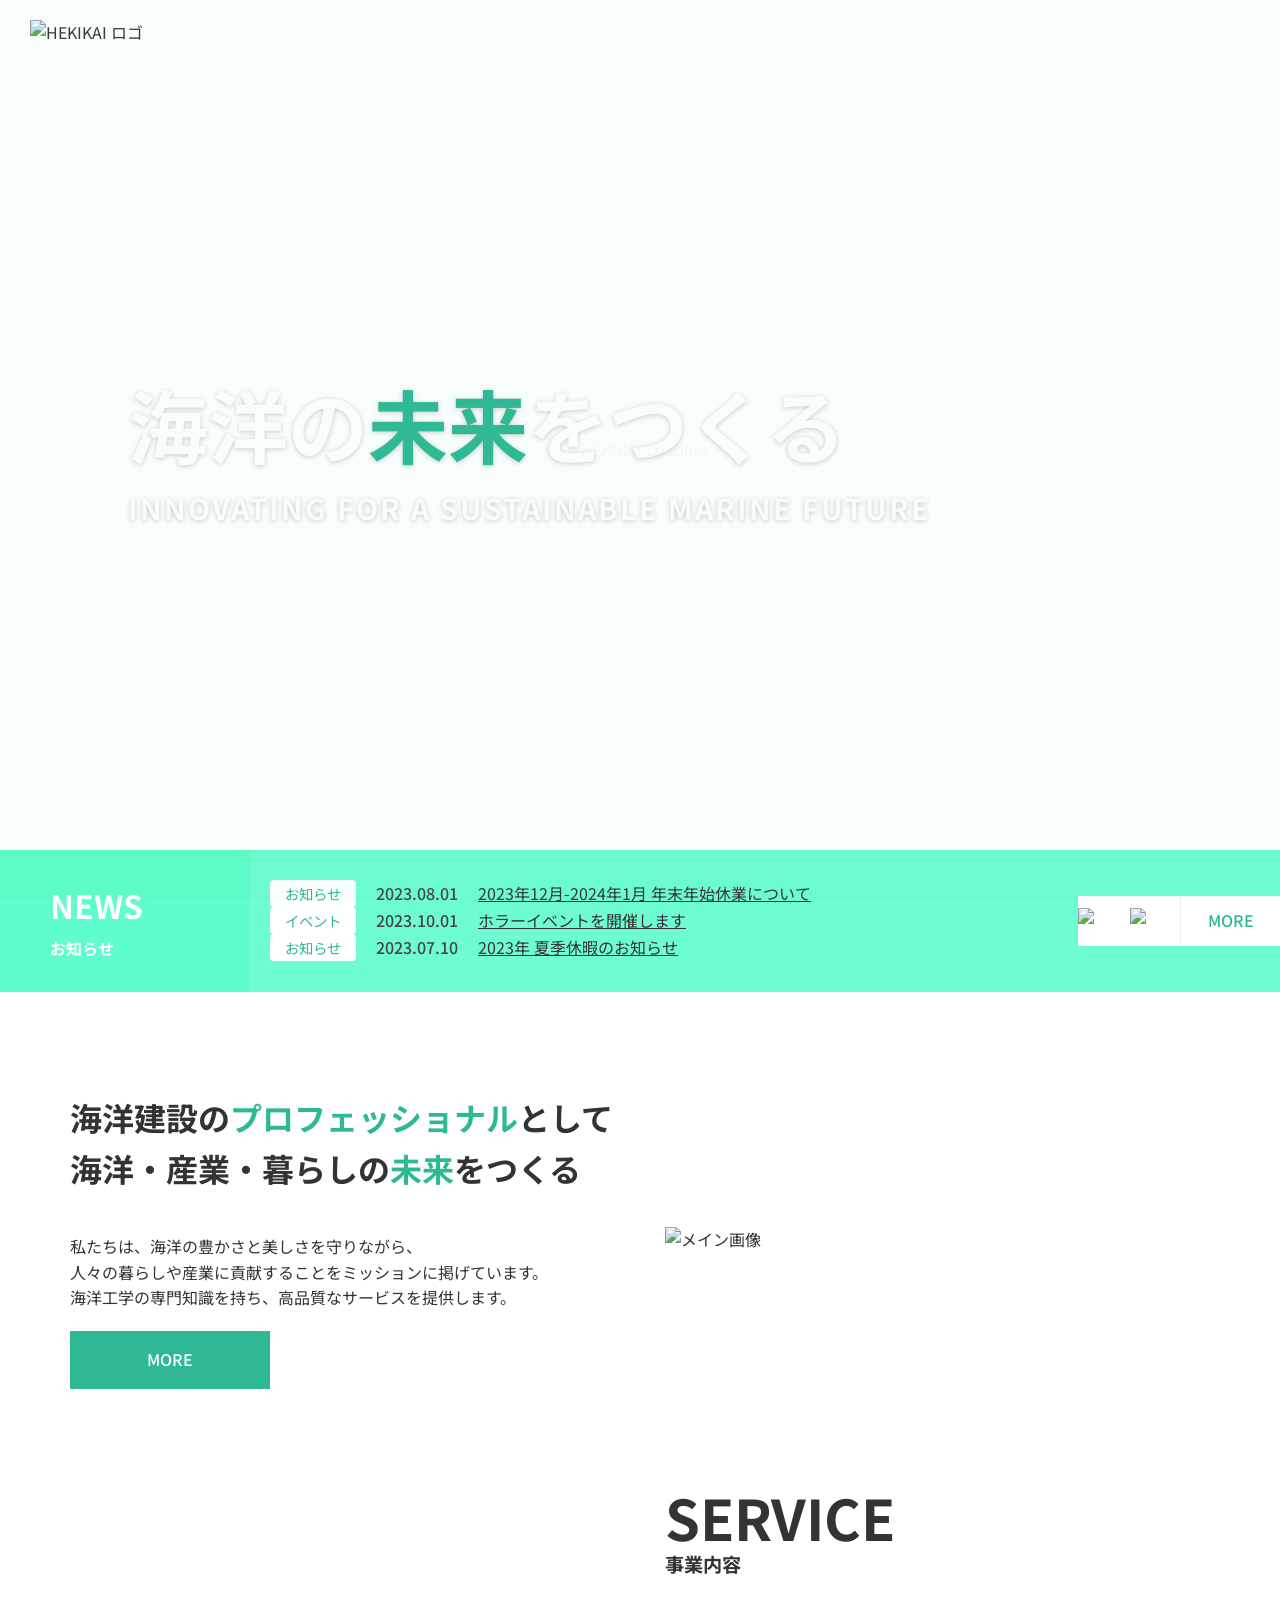
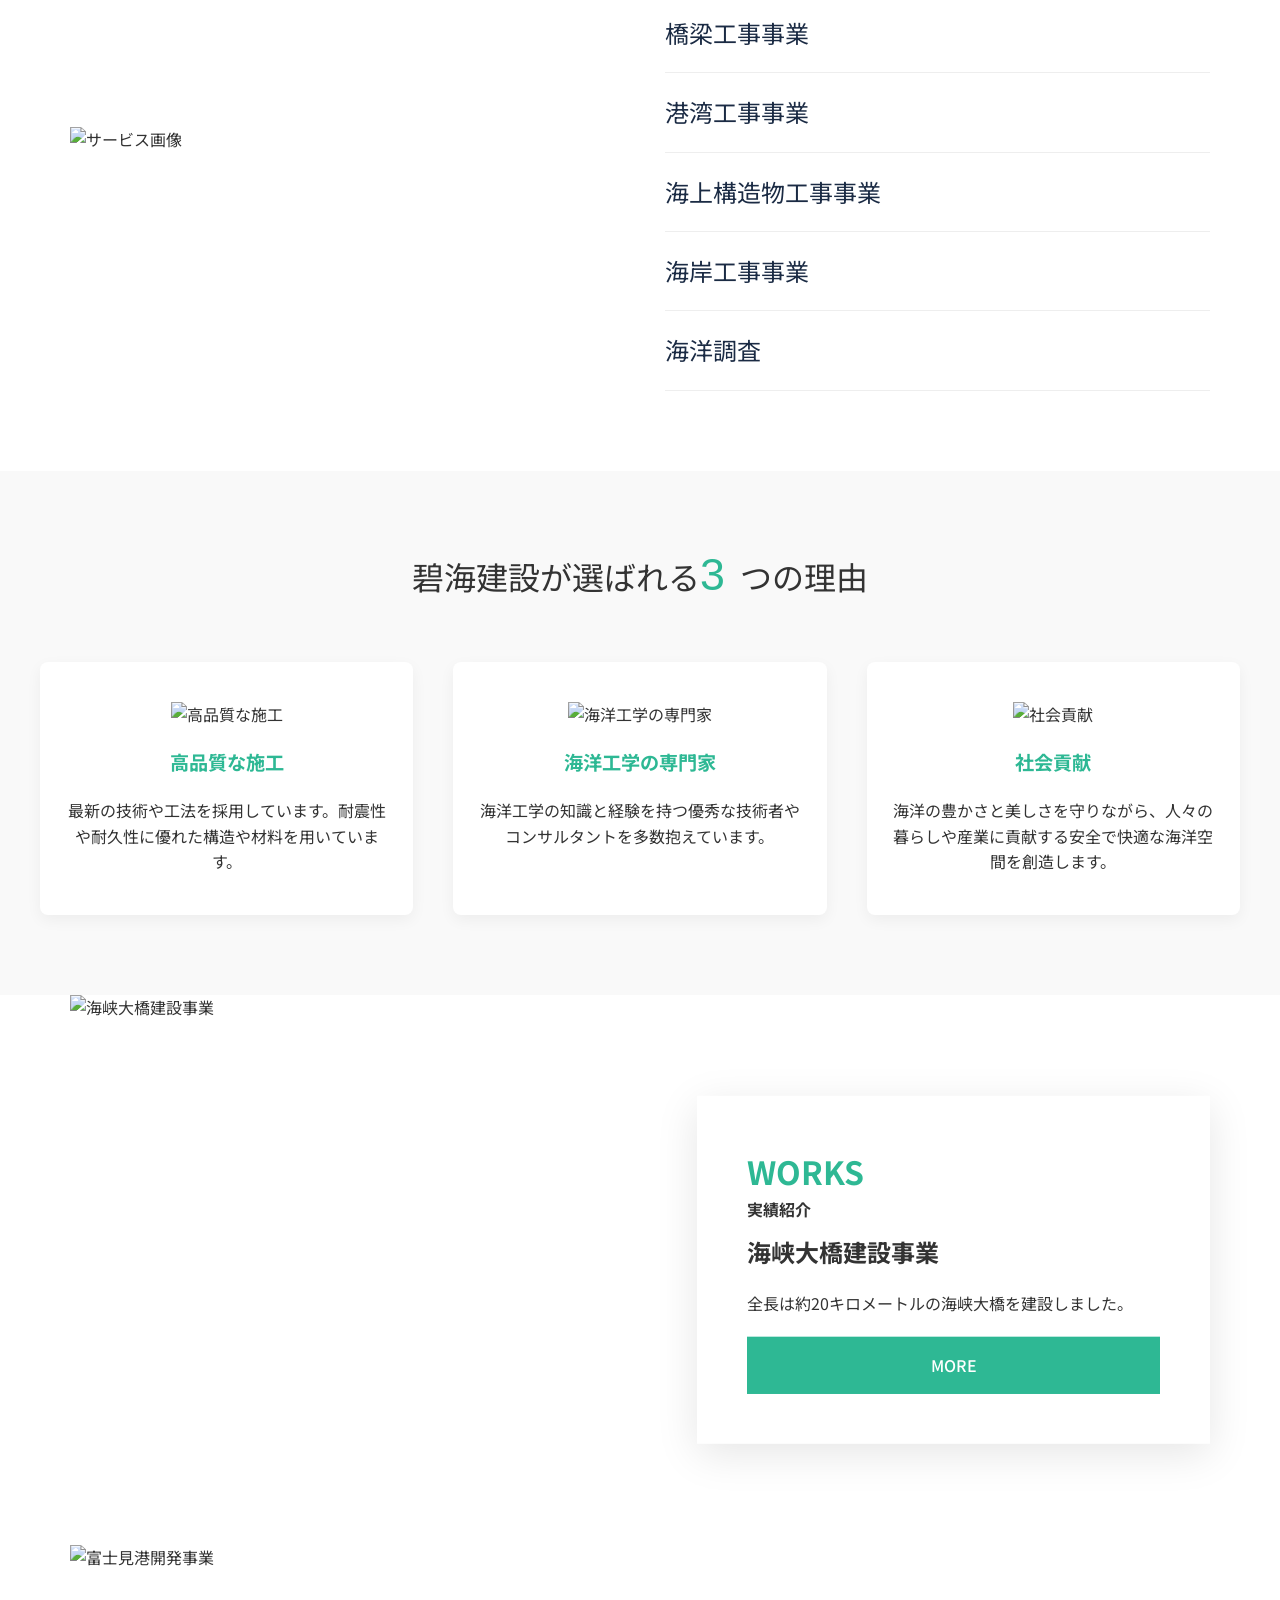
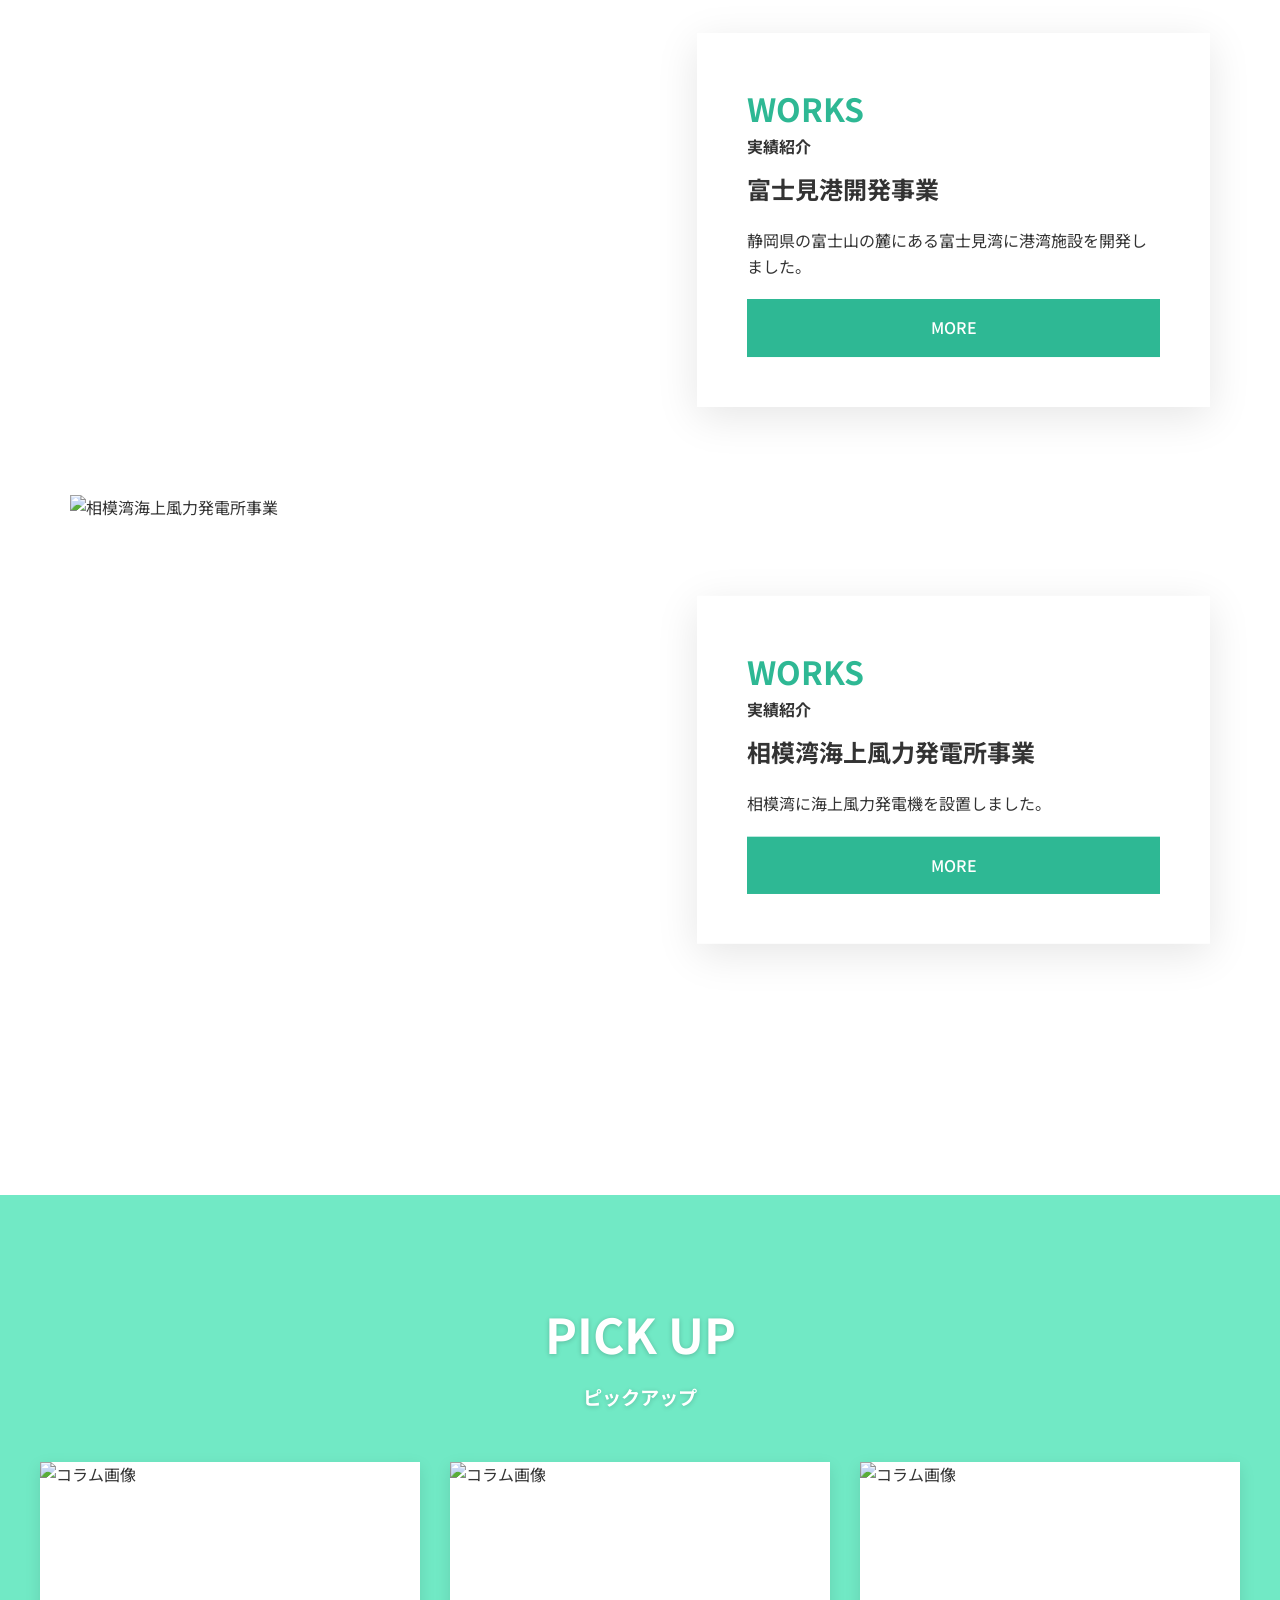
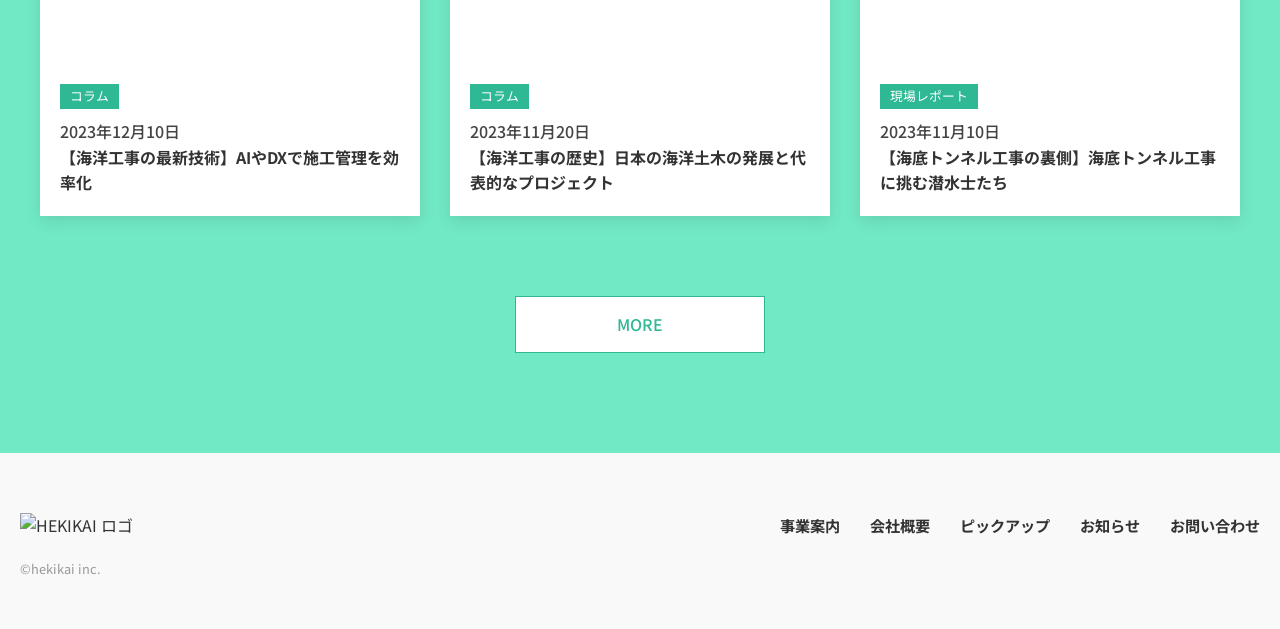
==== index.html @ 515c90c8 "Add files via upload" ====
<!DOCTYPE html>
<html lang="ja">
  <head>
    <meta charset="UTF-8" />
    <meta name="viewport" content="width=device-width, initial-scale=1.0" />
    <title>HEKIKAI - 海洋の未来をつくる</title>
    <link rel="preconnect" href="https://fonts.googleapis.com" />
    <link rel="preconnect" href="https://fonts.gstatic.com" crossorigin />
    <link href="https://fonts.googleapis.com/css2?family=Noto+Sans+JP:wght@100..900&display=swap" rel="stylesheet" />
    <link rel="stylesheet" type="text/css" href="https://cdn.jsdelivr.net/npm/slick-carousel@1.8.1/slick/slick.css" />
    <link rel="stylesheet" type="text/css" href="https://cdn.jsdelivr.net/npm/slick-carousel@1.8.1/slick/slick-theme.css" />
    <link rel="stylesheet" href="style.css" />
  </head>
  <body>
    <div class="top-animation">
      <img src="img/logo.png" alt="HEKIKAI Loading" />
    </div>

    <header class="header-wrapper full-height">
      <section class="header-container" id="main-header">
        <div class="header-content">
          <a href="index.html"><img class="logo" src="img/logo.png" alt="HEKIKAI ロゴ" /></a>
          <input type="checkbox" id="nav-toggle" class="nav-toggle" />
          <label for="nav-toggle" class="hamburger"><span></span><span></span><span></span></label>
          <nav id="nav">
            <ul>
              <li><a href="service.html">事業案内</a></li>
              <li><a href="company.html">会社概要</a></li>
              <li><a href="pickup.html">ピックアップ</a></li>
              <li><a href="contact.html">お問い合わせ</a></li>
            </ul>
          </nav>
        </div>
      </section>

      <section class="header-container" id="fixed-header">
        <div class="header-content fixed-header-content">
          <a href="index.html"><img class="logo-fixed" src="img/logo.png" alt="HEKIKAI ロゴ" /></a>
          <input type="checkbox" id="nav-toggle-fixed" class="nav-toggle" />
          <label for="nav-toggle-fixed" class="hamburger"><span></span><span></span><span></span></label>
          <nav id="nav-fixed">
            <ul>
              <li><a href="service.html">事業案内</a></li>
              <li><a href="company.html">会社概要</a></li>
              <li><a href="pickup.html">ピックアップ</a></li>
              <li><a href="contact.html">お問い合わせ</a></li>
            </ul>
          </nav>
        </div>
      </section>

      <section class="hero-wrapper">
        <div class="hero-slider">
          <div class="hero-item"><div class="hero-img" style="background-image: url('img/KV1.png');"></div></div>
          <div class="hero-item"><div class="hero-img" style="background-image: url('img/KV2.png');"></div></div>
          <div class="hero-item"><div class="hero-img" style="background-image: url('img/KV3.jpg');"></div></div>
        </div>
        <h1 data-en="innovating for a sustainable marine future">海洋の<span class="trans">未来</span>をつくる</h1>
      </section>
    </header>

    <main>
      <section class="main-news-wrapper">
        <div class="main-news-container">
          <div class="main-news-header"><h2 data-ja="お知らせ">news</h2></div>
          <div class="main-news-body">
            <div class="main-news-lists">
              <div class="main-news-list">
                <span class="news-tag">お知らせ</span>
                <p class="news-date">2023.08.01</p>
                <p class="news-text"><a href="news.html">2023年12月-2024年1月 年末年始休業について</a></p>
              </div>
              <div class="main-news-list">
                <span class="news-tag">イベント</span>
                <p class="news-date">2023.10.01</p>
                <p class="news-text"><a href="news.html">ホラーイベントを開催します</a></p>
              </div>
              <div class="main-news-list">
                <span class="news-tag">お知らせ</span>
                <p class="news-date">2023.07.10</p>
                <p class="news-text"><a href="news.html">2023年 夏季休暇のお知らせ</a></p>
              </div>
            </div>
          </div>
          <div class="main-news-controls">
            <div class="main-news-arrow">
              <div class="prev-arrow"><img src="img/prev.png" alt="前へ"></div>
              <div class="next-arrow"><img src="img/next.png" alt="次へ"></div>
            </div>
            <a href="news.html" class="btn-white main-news-btn">more</a>
          </div>
        </div>

        <div class="main-intro-container">
          <div class="main-intro-text main-fade-in fade-in">
            <h2>海洋建設の<span class="trans">プロフェッショナル</span>として<br />海洋・産業・暮らしの<span class="trans">未来</span>をつくる</h2>
            <p class="main-text">私たちは、海洋の豊かさと美しさを守りながら、<br />人々の暮らしや産業に貢献することをミッションに掲げています。<br />海洋工学の専門知識を持ち、高品質なサービスを提供します。</p>
            <a href="company.html" class="btn-green">more</a>
          </div>
          <div class="main-intro-image right-fade-in fade-in">
            <img src="img/hekikai.png" alt="メイン画像" />
          </div>
        </div>
      </section>

      <section class="main-service">
        <div class="main-service-wrapper">
          <div class="main-service-header">
             <h2 class="main-service-title sp-only" data-ja="事業内容">service</h2>
             <img class="main-service-img" src="img/hekikai-18.jpg" alt="サービス画像" />
          </div>
          <div class="main-service-list-container fade-in">
            <h2 class="main-service-title pc-only" data-ja="事業内容">service</h2>
            <ul class="service-list">
              <li><a href="service.html">橋梁工事事業</a></li>
              <li><a href="service.html">港湾工事事業</a></li>
              <li><a href="service.html">海上構造物工事事業</a></li>
              <li><a href="service.html">海岸工事事業</a></li>
              <li><a href="service.html">海洋調査</a></li>
            </ul>
          </div>
        </div>
        <div class="main-service-features">
          <p class="features-title" style="text-align:center; font-size:2rem; margin-bottom:60px;">碧海建設が選ばれる<span class="trans number">3</span>つの理由</p>
          <div class="features-grid fade-in">
            <div class="feature-item">
              <img class="icon" src="img/Group 79.png" alt="高品質な施工" />
              <h3 class="sub">高品質な施工</h3>
              <p>最新の技術や工法を採用しています。耐震性や耐久性に優れた構造や材料を用いています。</p>
            </div>
            <div class="feature-item">
              <img class="icon" src="img/Group 80.png" alt="海洋工学の専門家" />
              <h3 class="sub">海洋工学の専門家</h3>
              <p>海洋工学の知識と経験を持つ優秀な技術者やコンサルタントを多数抱えています。</p>
            </div>
            <div class="feature-item">
              <img class="icon" src="img/Group 81.png" alt="社会貢献" />
              <h3 class="sub">社会貢献</h3>
              <p>海洋の豊かさと美しさを守りながら、人々の暮らしや産業に貢献する安全で快適な海洋空間を創造します。</p>
            </div>
          </div>
        </div>
      </section>

      <section class="main-works fade-in">
        <div class="main-works-slider">
          <div class="main-works-slide">
            <div class="work-img-box"><img src="img/hekikai-17.jpg" alt="海峡大橋建設事業" /></div>
            <div class="work-content-box">
              <h2 data-ja="実績紹介">works</h2>
              <h3>海峡大橋建設事業</h3>
              <p class="work-text">全長は約20キロメートルの海峡大橋を建設しました。</p>
              <a href="service.html" class="btn-green work-btn" style="width:100%">more</a>
            </div>
          </div>
          <div class="main-works-slide">
             <div class="work-img-box"><img src="img/hekikai-25.jpg" alt="富士見港開発事業" /></div>
            <div class="work-content-box">
              <h2 data-ja="実績紹介">works</h2>
              <h3>富士見港開発事業</h3>
              <p class="work-text">静岡県の富士山の麓にある富士見湾に港湾施設を開発しました。</p>
              <a href="service.html" class="btn-green work-btn" style="width:100%">more</a>
            </div>
          </div>
           <div class="main-works-slide">
            <div class="work-img-box"><img src="img/hekikai-8.jpg" alt="相模湾海上風力発電所事業" /></div>
           <div class="work-content-box">
             <h2 data-ja="実績紹介">works</h2>
             <h3>相模湾海上風力発電所事業</h3>
             <p class="work-text">相模湾に海上風力発電機を設置しました。</p>
             <a href="service.html" class="btn-green work-btn" style="width:100%">more</a>
           </div>
         </div>
        </div>
      </section>

      <section class="main-pickup">
        <div class="main-pickup-container">
          <h2 data-ja="ピックアップ" class="pickup-title">pick up</h2>
          <div class="pickup-grid fade-in">
            <a href="blog.html" class="pickup-item">
              <div class="pickup-img"><img src="img/hekikai-29.jpg" alt="コラム画像" /></div>
              <div class="pickup-info">
                <span class="pickup-tag">コラム</span>
                <p class="pickup-date">2023年12月10日</p>
                <p class="pickup-text">【海洋工事の最新技術】AIやDXで施工管理を効率化</p>
              </div>
            </a>
            <a href="blog.html" class="pickup-item">
              <div class="pickup-img"><img src="img/hekikai-20.jpg" alt="コラム画像" /></div>
              <div class="pickup-info">
                <span class="pickup-tag">コラム</span>
                <p class="pickup-date">2023年11月20日</p>
                <p class="pickup-text">【海洋工事の歴史】日本の海洋土木の発展と代表的なプロジェクト</p>
              </div>
            </a>
            <a href="blog.html" class="pickup-item">
              <div class="pickup-img"><img src="img/hekikai-3.jpg" alt="コラム画像" /></div>
              <div class="pickup-info">
                <span class="pickup-tag">現場レポート</span>
                <p class="pickup-date">2023年11月10日</p>
                <p class="pickup-text">【海底トンネル工事の裏側】海底トンネル工事に挑む潜水士たち</p>
              </div>
            </a>
          </div>
          <a href="pickup.html" class="btn-white" style="width:250px">more</a>
        </div>
      </section>
    </main>

    <footer>
      <section class="footer-wrapper">
        <div class="footer-left">
          <a href="index.html"><img src="img/logo.png" alt="HEKIKAI ロゴ" class="footer-logo" /></a>
          <small class="copyright">©hekikai inc.</small>
        </div>
        <div class="footer-right">
          <ul class="footer-list">
            <li><a href="service.html">事業案内</a></li>
            <li><a href="company.html">会社概要</a></li>
            <li><a href="pickup.html">ピックアップ</a></li>
            <li><a href="news.html">お知らせ</a></li>
            <li><a href="contact.html">お問い合わせ</a></li>
          </ul>
        </div>
      </section>
    </footer>

    <script src="https://cdnjs.cloudflare.com/ajax/libs/gsap/3.12.2/gsap.min.js"></script>
    <script src="https://code.jquery.com/jquery-3.7.1.min.js" integrity="sha256-/JqT3SQfawRcv/BIHPThkBvs0OEvtFFmqPF/lYI/Cxo=" crossorigin="anonymous"></script>
    <script type="text/javascript" src="https://cdn.jsdelivr.net/npm/slick-carousel@1.8.1/slick/slick.min.js"></script>
    <script>
      $(function () {
        $(".hero-slider").slick({ fade: true, speed: 2500, autoplay: true, autoplaySpeed: 4000, arrows: false, dots: false, infinite: true, pauseOnHover: false, swipe: false });
        $(".main-news-lists").slick({ infinite: true, slidesToShow: 1, slidesToScroll: 1, speed: 500, arrows: true, prevArrow: $('.prev-arrow'), nextArrow: $('.next-arrow'), autoplay: true });
        $(".main-works-slider").slick({ infinite: true, slidesToShow: 1, slidesToScroll: 1, speed: 800, arrows: false, dots: true, autoplay: true, adaptiveHeight: true });
      });
      window.onload = function() {
          gsap.to(".top-animation", { delay: 1.5, opacity: 0, duration: 1, ease: "power2.out", onComplete: function () { $(".top-animation").hide(); $('.hero-slider, .main-news-lists, .main-works-slider').slick('setPosition'); } });
      };
    </script>
    <script src="app.js"></script>
  </body>
</html>
---- style.css ----
@charset "UTF-8";

/* ====================================
   1. Base & Reset
   ==================================== */
* {
  box-sizing: border-box;
  margin: 0;
  padding: 0;
}

body {
  font-family: "Noto Sans JP", sans-serif;
  color: #333;
  line-height: 1.6;
  overflow-x: hidden;
  width: 100%;
  -webkit-text-size-adjust: 100%;
}

a {
  color: inherit;
  text-decoration: none;
  transition: opacity 0.3s;
}

a:hover {
  opacity: 0.7;
}

img {
  width: 100%;
  height: auto;
  vertical-align: bottom;
}

ul,
ol {
  list-style: none;
}

/* 共通ユーティリティ（視認性向上版） */
.trans,
.service-item-title,
.company-title::after,
.news-tag,
.pickup-tag,
.feature-item .sub {
  color: #2eb894; /* 視認性の高い濃いめのエメラルドグリーン */
}

.trans-white,
.service-greenbox h2,
.service-greenbox .service-item-subtitle,
.service-greenbox .service-item-text,
.pickup-title,
.hero-wrapper h1,
.other-hero-wrapper h1 {
  color: #fff;
  text-shadow: 0 1px 5px rgba(0, 0, 0, 0.2);
}

.number {
  font-size: 2.8rem;
  margin-right: 15px;
  line-height: 1;
  font-family: sans-serif;
}

.news-date,
.pickup-date,
.service-item-since,
.hero-bottom {
  color: #444 !important;
  font-weight: 500;
}

/* ボタン共通 */
.btn-white,
.btn-green {
  display: inline-flex;
  align-items: center;
  justify-content: center;
  font-size: 1rem;
  font-weight: 500;
  padding: 15px 0;
  text-transform: uppercase;
  width: 200px;
  margin-top: 20px;
  cursor: pointer;
  transition: all 0.3s;
}

.btn-white {
  color: #2eb894;
  background: #fff;
  border: 1px solid #2eb894;
}
.btn-white:hover {
  background: #2eb894;
  color: #fff;
}

.btn-green {
  background: #2eb894;
  color: #fff;
  border: 1px solid #2eb894;
}
.btn-green:hover {
  background: #fff;
  color: #2eb894;
}

/* アニメーション用クラス */
.fade-in {
  opacity: 0;
  transform: translateY(30px);
  transition:
    opacity 1s ease,
    transform 1s ease;
}
.main-fade-in {
  transform: translateX(-30px);
}
.right-fade-in {
  transform: translateX(30px);
}
.fade-in.show {
  opacity: 1;
  transform: translate(0, 0);
}

/* SP/PC 表示切り替え */
.sp-only {
  display: none;
}
.pc-only {
  display: block;
}

/* ====================================
   2. Header & Navigation
   ==================================== */
.header-wrapper {
  position: relative;
  width: 100%;
}
.header-wrapper:not(.full-height) {
  height: auto;
}
.header-wrapper.full-height {
  height: 100vh;
  overflow: hidden;
}

.header-container {
  width: 100%;
  z-index: 10;
}
#main-header .header-content {
  position: absolute;
  top: 0;
  left: 0;
  width: 100%;
  padding: 20px 30px;
  display: flex;
  justify-content: space-between;
  align-items: center;
  z-index: 20;
}

.logo {
  width: 180px;
}
.header-container nav ul {
  display: flex;
  gap: 40px;
  font-weight: 700;
  color: #fff;
}

/* 追従ヘッダー */
#fixed-header {
  position: fixed;
  top: 0;
  left: 0;
  width: 100%;
  height: 60px;
  background-color: #fff;
  transform: translateY(-100%);
  opacity: 0;
  transition: all 0.3s ease;
  z-index: 100;
  box-shadow: 0 2px 5px rgba(0, 0, 0, 0.1);
}
.fixed-header-content {
  display: flex;
  justify-content: space-between;
  align-items: center;
  padding: 0 30px;
  height: 100%;
}
.logo-fixed {
  height: 40px;
  width: auto;
}
#fixed-header nav ul {
  color: #000;
}

/* ハンバーガー */
.nav-toggle {
  display: none;
}
.hamburger {
  display: none;
  flex-direction: column;
  justify-content: space-between;
  width: 30px;
  height: 22px;
  cursor: pointer;
  z-index: 1001;
}
.hamburger span {
  display: block;
  height: 2px;
  width: 100%;
  background-color: #fff;
  transition: all 0.4s;
}
#fixed-header .hamburger span {
  background-color: #000;
}

/* ====================================
   3. Hero Sections
   ==================================== */
.hero-slider,
.hero-item {
  width: 100%;
  height: 100vh;
}
.hero-img {
  width: 100%;
  height: 100%;
  background-size: cover;
  background-position: center;
  transform: scale(1.2);
  transition: transform 6s linear;
}
.hero-slider .slick-current .hero-img {
  transform: scale(1);
}

.hero-wrapper h1 {
  position: absolute;
  top: 50%;
  left: 10%;
  transform: translateY(-50%);
  font-size: 5rem;
  z-index: 5;
  pointer-events: none;
  line-height: 1.2;
}
.hero-wrapper h1::after {
  content: attr(data-en);
  display: block;
  font-size: 1.8rem;
  margin-top: 20px;
  letter-spacing: 2px;
  text-transform: uppercase;
}

.other-hero-wrapper {
  position: relative;
  width: 100%;
  height: 50vh;
  overflow: hidden;
}
.other-hero-img {
  width: 100%;
  height: 100%;
  object-fit: cover;
}
.other-hero-wrapper h1 {
  position: absolute;
  top: 50%;
  left: 50%;
  transform: translate(-50%, -50%);
  font-size: 3rem;
  text-align: center;
  width: 100%;
}
.other-hero-wrapper h1::after {
  content: attr(data-en);
  display: block;
  font-size: 1rem;
  margin-top: 10px;
  letter-spacing: 2px;
  text-transform: uppercase;
}

.hero-bottom {
  max-width: 1200px;
  margin: 20px auto;
  padding: 0 20px;
  font-size: 0.9rem;
}

/* ====================================
   4. Index Page Styles
   ==================================== */
.top-animation {
  position: fixed;
  top: 0;
  left: 0;
  width: 100%;
  height: 100vh;
  background: rgba(83, 208, 168, 1);
  z-index: 9999;
  display: flex;
  justify-content: center;
  align-items: center;
}
.top-animation img {
  width: 150px;
}

.main-news-wrapper {
  position: relative;
  z-index: 2;
  margin-top: -50px;
}
.main-news-container {
  display: flex;
  background: rgba(95, 253, 203, 0.9);
  align-items: center;
  color: #fff;
  max-width: 1300px;
  margin: 0 auto;
}
.main-news-header {
  background: rgba(95, 253, 203, 1);
  padding: 30px 50px;
  min-width: 250px;
}
.main-news-header h2 {
  font-size: 2rem;
  text-transform: uppercase;
  color: #fff;
}
.main-news-header h2::after {
  content: attr(data-ja);
  display: block;
  font-size: 1rem;
  margin-top: 5px;
}

.main-news-body {
  flex: 1;
  min-width: 0;
  padding: 20px;
}
.main-news-list {
  display: flex !important;
  align-items: center;
  gap: 20px;
  font-size: 1rem;
}
.news-tag {
  background: #fff;
  padding: 2px 15px;
  border-radius: 4px;
  font-size: 0.9rem;
  white-space: nowrap;
}
.news-text a {
  color: #333;
  text-decoration: underline;
}

.main-news-controls {
  display: flex;
  align-items: center;
  background: #fff;
  height: auto;
}
.main-news-arrow {
  display: flex;
  gap: 2px;
}
.prev-arrow,
.next-arrow {
  width: 50px;
  cursor: pointer;
}
.main-news-btn {
  width: 100px;
  height: 50px;
  border: none;
  border-left: 1px solid #eee;
  margin-top: 0;
  display: flex;
  align-items: center;
  justify-content: center;
}

/* Intro */
.main-intro-container {
  max-width: 1200px;
  margin: 100px auto;
  display: flex;
  align-items: center;
  gap: 50px;
  padding: 0 30px;
}
.main-intro-text,
.main-intro-image {
  width: 50%;
}
.main-intro-text h2 {
  font-size: 2rem;
  line-height: 1.6;
  margin-bottom: 40px;
}

/* Service (Index) */
.main-service-wrapper {
  max-width: 1200px;
  margin: 0 auto 80px;
  display: flex;
  align-items: center;
  gap: 50px;
  padding: 0 30px;
}
.main-service-header,
.main-service-list-container {
  width: 50%;
}
.main-service-title {
  font-size: 3.5rem;
  text-transform: uppercase;
  margin-bottom: 20px;
  line-height: 1;
}
.main-service-title::after {
  content: attr(data-ja);
  display: block;
  font-size: 1.2rem;
  margin-top: 10px;
}
.service-list li {
  border-bottom: 1px solid #eee;
}
.service-list a {
  display: block;
  padding: 20px 0;
  font-size: 1.5rem;
  color: #1b2b44;
  position: relative;
}
.service-list a::after {
  content: "→";
  position: absolute;
  right: 0;
  opacity: 0;
  transition: opacity 0.3s;
}
.service-list a:hover {
  color: #2eb894;
  padding-left: 10px;
}
.service-list a:hover::after {
  opacity: 1;
}

.main-service-features {
  background: #f9f9f9;
  padding: 80px 20px;
}
.features-grid {
  max-width: 1200px;
  margin: 0 auto;
  display: grid;
  grid-template-columns: repeat(3, 1fr);
  gap: 40px;
}
.feature-item {
  text-align: center;
  background: #fff;
  padding: 40px 20px;
  border-radius: 8px;
  box-shadow: 0 5px 15px rgba(0, 0, 0, 0.05);
}
.feature-item .icon {
  width: 80px;
  height: 80px;
  margin-bottom: 20px;
}
.feature-item .sub {
  font-size: 1.2rem;
  margin-bottom: 20px;
}

/* Works (Index) */
.main-works {
  max-width: 1200px;
  margin: 0 auto 150px;
  padding: 0 30px;
}
.main-works-slide {
  position: relative;
  padding-bottom: 50px;
  outline: none;
}
.work-img-box {
  width: 75%;
  height: 500px;
}
.work-img-box img {
  width: 100%;
  height: 100%;
  object-fit: cover;
}
.work-content-box {
  position: absolute;
  top: 50%;
  right: 0;
  transform: translateY(-50%);
  width: 45%;
  background: #fff;
  padding: 50px;
  box-shadow: 0 10px 40px rgba(0, 0, 0, 0.1);
}
.work-content-box h2 {
  font-size: 2rem;
  color: #2eb894;
  text-transform: uppercase;
  margin-bottom: 10px;
}
.work-content-box h2::after {
  content: attr(data-ja);
  display: block;
  font-size: 1rem;
  color: #333;
}
.work-content-box h3 {
  font-size: 1.5rem;
  margin-bottom: 20px;
}
.main-works-slider .slick-dots {
  bottom: -30px;
  text-align: left;
}

/* Pickup (Index) */
.main-pickup {
  background: rgb(113, 233, 197);
  padding: 100px 20px;
  text-align: center;
}
.main-pickup-container {
  max-width: 1200px;
  margin: 0 auto;
}
.pickup-title {
  font-size: 3rem;
  text-transform: uppercase;
  margin-bottom: 50px;
}
.pickup-title::after {
  content: attr(data-ja);
  display: block;
  font-size: 1.2rem;
  margin-top: 10px;
}
.pickup-grid {
  display: grid;
  grid-template-columns: repeat(3, 1fr);
  gap: 30px;
  margin-bottom: 60px;
}
.pickup-item {
  background: #fff;
  display: block;
  transition: transform 0.3s;
  height: 100%;
  text-align: left;
  box-shadow: 0 5px 15px rgba(0, 0, 0, 0.1);
}
.pickup-item:hover {
  transform: translateY(-10px);
}
.pickup-img {
  height: 200px;
  overflow: hidden;
}
.pickup-img img {
  height: 100%;
  object-fit: cover;
}
.pickup-info {
  padding: 20px;
}
.pickup-tag {
  background: #2eb894;
  color: #fff;
  font-size: 0.8rem;
  padding: 2px 10px;
  display: inline-block;
  margin-bottom: 10px;
}
.pickup-text {
  font-size: 1rem;
  font-weight: 700;
  color: #333;
}

/* ====================================
   5. Service Page
   ==================================== */
.service-wrapper {
  width: 100%;
  overflow: hidden;
}
.service-container {
  max-width: 1100px;
  margin: 80px auto;
  padding: 0 20px;
  display: flex;
  justify-content: space-between;
  align-items: center;
  gap: 50px;
}
.service-img-box,
.service-text-box {
  width: 48%;
}
.service-img-box img {
  box-shadow: 0 5px 15px rgba(0, 0, 0, 0.1);
}
.service-text-box h2 {
  font-size: 1.8rem;
  margin-bottom: 20px;
  display: flex;
  align-items: center;
}
.service-item-title {
  font-size: 2.2rem;
  text-transform: uppercase;
  margin-bottom: 10px;
}
.service-item-title::after {
  content: attr(data-ja);
  display: block;
  font-size: 1rem;
  color: #333;
  margin-top: 5px;
}
.service-item-subtitle {
  font-size: 1.2rem;
  font-weight: 700;
  margin-bottom: 15px;
}
.white-box {
  background: #fff;
  padding: 40px;
  box-shadow: 0 10px 30px rgba(0, 0, 0, 0.05);
}
.service-greenbox {
  position: relative;
  background: rgb(113, 233, 197);
  width: 100vw;
  margin-left: calc(50% - 50vw);
  padding: 60px 0;
}
.service-greenbox h2,
.service-greenbox .service-item-subtitle,
.service-greenbox .service-item-text {
  color: #333;
  text-shadow: none;
}

/* ====================================
   6. Company Page
   ==================================== */
.main-company {
  max-width: 1200px;
  margin: 0 auto 100px;
  padding: 0 30px;
}
.greeting-container {
  display: flex;
  align-items: center;
  gap: 50px;
  margin-bottom: 120px;
}
.greeting-text {
  width: 55%;
}
.greeting-image {
  width: 45%;
}
.company-title {
  font-size: 3rem;
  text-transform: uppercase;
  margin-bottom: 20px;
  line-height: 1;
}
.company-title::after {
  content: attr(data-ja);
  display: block;
  font-size: 1.2rem;
  margin-top: 10px;
}
.greeting-catch {
  font-size: 1.8rem;
  margin-bottom: 30px;
  line-height: 1.6;
}
.company-info-section {
  display: flex;
  margin-bottom: 100px;
  border-top: 1px solid #333;
  padding-top: 60px;
}
.company-section-title {
  width: 40%;
}
.company-list-wrapper {
  width: 60%;
}
.dl-row {
  display: flex;
  border-bottom: 1px solid #ddd;
  padding: 20px 0;
}
.dl-row dt {
  width: 30%;
  font-weight: 700;
}
.dl-row dd {
  width: 70%;
}

/* ====================================
   7. Pickup Page
   ==================================== */
.pickup-page-bg {
  background: rgb(113, 233, 197);
  padding-bottom: 50px;
}
.pickup-page-bg .hero-bottom {
  color: #fff;
}
.pickup-filter-list {
  display: flex;
  justify-content: center;
  gap: 20px;
  margin-bottom: 50px;
}
.pickup-filter-list li {
  background: #fff;
  color: #2eb894;
  padding: 10px 30px;
  cursor: pointer;
  border: 1px solid #fff;
  transition: all 0.3s;
}
.pickup-filter-list li:hover,
.pickup-filter-list li.active {
  background: #2eb894;
  color: #fff;
  border: 1px solid #fff;
}
.pagination {
  display: flex;
  justify-content: center;
  gap: 10px;
  margin-top: 50px;
}
.pagination a {
  width: 40px;
  height: 40px;
  display: flex;
  justify-content: center;
  align-items: center;
  background: #fff;
  color: #2eb894;
  font-weight: 700;
  transition: background 0.3s;
}
.pagination a:hover,
.pagination a.active {
  background: #333;
  color: #fff;
}

/* ====================================
   8. News Archive Page
   ==================================== */
.news-wrapper {
  max-width: 1000px;
  margin: 0 auto 100px;
  padding: 0 20px;
}
.news-archive-list {
  border-top: 2px solid #2eb894;
  margin-bottom: 60px;
}
.news-archive-item {
  border-bottom: 1px solid #ddd;
}
.news-archive-item a {
  display: flex;
  align-items: center;
  padding: 25px 10px;
  color: #333;
  transition: background-color 0.3s;
}
.news-archive-item a:hover {
  background-color: #eafbf6;
  color: #111;
}
.news-meta {
  display: flex;
  align-items: center;
  width: 250px;
  flex-shrink: 0;
}
.news-archive-item .news-tag {
  margin-right: 15px;
  min-width: 100px;
  text-align: center;
}
.news-title {
  font-size: 1.1rem;
  font-weight: 500;
  line-height: 1.6;
}

/* ====================================
   9. Blog & Article Detail
   ==================================== */
.blog-wrapper,
.article-wrapper {
  padding: 0 20px 100px;
}
.blog-container,
.article-container {
  max-width: 840px;
  margin: 0 auto;
}
.blog-header,
.article-header {
  margin-bottom: 30px;
  border-bottom: 1px solid #ddd;
  padding-bottom: 20px;
}
.blog-meta,
.article-meta {
  display: flex;
  align-items: center;
  gap: 15px;
  margin-bottom: 15px;
}
.blog-tag,
.article-tag {
  background: #2eb894;
  color: #fff;
  font-size: 0.85rem;
  padding: 4px 12px;
  border-radius: 2px;
}
.blog-date,
.article-date {
  color: #666;
  font-family: "Noto Sans JP", sans-serif;
  font-weight: 500;
}
.blog-title,
.article-title {
  font-size: 2rem;
  line-height: 1.4;
  font-weight: 700;
  color: #333;
}
.blog-hero-image {
  margin-bottom: 50px;
}
.blog-hero-image img {
  border-radius: 4px;
}
.blog-content p,
.article-content p {
  font-size: 1rem;
  line-height: 2;
  margin-bottom: 40px;
  text-align: justify;
}
.blog-content h3 {
  font-size: 1.5rem;
  margin: 60px 0 30px;
  padding-left: 15px;
  border-left: 5px solid #2eb894;
  line-height: 1.2;
}
.blog-footer-btn,
.article-footer-btn {
  text-align: center;
  margin-top: 80px;
}

/* ====================================
   10. Contact Page
   ==================================== */
.contact-wrapper {
  max-width: 800px;
  margin: 60px auto 100px;
  padding: 0 20px;
}
.contact-row {
  display: flex;
  align-items: center;
  border-bottom: 1px solid #ddd;
  padding: 25px 0;
}
.contact-row:last-of-type {
  border-bottom: none;
  align-items: flex-start;
}
.contact-row dt {
  width: 35%;
  font-weight: 700;
  display: flex;
  align-items: center;
  flex-wrap: wrap;
  gap: 10px;
}
.contact-row dd {
  width: 65%;
}
.badge-required {
  background: #f68e06;
  color: #fff;
  font-size: 0.75rem;
  padding: 2px 8px;
  border-radius: 4px;
}
.badge-optional {
  background: #fff;
  color: #333;
  border: 1px solid #333;
  font-size: 0.75rem;
  padding: 1px 7px;
  border-radius: 4px;
}
.form-control {
  width: 100%;
  padding: 10px;
  border: 1px solid #ccc;
  background: #f9f9f9;
  font-size: 1rem;
  border-radius: 4px;
}
textarea.form-control {
  resize: vertical;
}
.contact-btn-area {
  margin-top: 40px;
  text-align: center;
}
.contact-submit-btn {
  width: 300px;
  font-size: 1.2rem;
  cursor: pointer;
  border: none;
}

/* ====================================
   11. Footer
   ==================================== */
footer {
  background-color: #f9f9f9;
  padding: 60px 0 20px;
}
.footer-wrapper {
  max-width: 1300px;
  margin: 0 auto;
  padding: 0 20px;
  display: flex;
  justify-content: space-between;
  align-items: flex-start;
  flex-wrap: wrap;
}
.footer-left {
  margin-bottom: 30px;
}
.footer-logo {
  width: 150px;
  margin-bottom: 20px;
}
.copyright {
  display: block;
  font-size: 0.8rem;
  color: #999;
}
.footer-right {
  width: auto;
}
.footer-list {
  display: flex;
  gap: 30px;
}
.footer-list li a {
  font-size: 0.95rem;
  font-weight: 700;
  color: #333;
}
.footer-list li a:hover {
  color: #2eb894;
}

/* ====================================
   12. Media Queries (レスポンシブ集約)
   ==================================== */

/* タブレット・スマホ全般 (980px以下) */
@media (max-width: 980px) {
  .sp-only {
    display: block;
  }
  .pc-only {
    display: none;
  }

  /* Header & Nav */
  .hamburger {
    display: flex;
  }
  .logo {
    width: 140px;
  }
  #nav,
  #nav-fixed {
    position: fixed;
    top: 0;
    right: -100%;
    width: 80%;
    height: 100vh;
    background-color: rgba(0, 0, 0, 0.95);
    display: flex;
    justify-content: center;
    align-items: center;
    transition: right 0.4s ease;
    z-index: 1000;
  }
  #nav-fixed {
    background-color: rgba(95, 253, 203, 0.98);
  }
  .nav-toggle:checked ~ #nav,
  .nav-toggle:checked ~ #nav-fixed {
    right: 0;
  }
  .nav-toggle:checked + .hamburger span:nth-child(1) {
    transform: rotate(45deg) translateY(6px);
  }
  .nav-toggle:checked + .hamburger span:nth-child(2) {
    opacity: 0;
  }
  .nav-toggle:checked + .hamburger span:nth-child(3) {
    transform: rotate(-45deg) translateY(-6px);
  }
  .header-container nav ul {
    flex-direction: column;
    text-align: center;
    gap: 30px;
  }
  #nav ul li a {
    font-size: 1.2rem;
  }
  .logo-fixed {
    height: 30px;
  }

  /* Hero */
  .hero-wrapper h1 {
    font-size: 2.5rem;
    left: 5%;
    width: 90%;
  }
  .other-hero-wrapper {
    height: 40vh;
  }
  .other-hero-wrapper h1 {
    font-size: 2rem;
  }

  /* Index Page */
  .main-news-wrapper {
    margin-top: 0;
  }
  .main-news-container {
    flex-direction: column;
    width: 100%;
  }
  .main-news-header {
    padding: 15px;
    text-align: center;
    width: 100%;
  }
  .main-news-header h2 {
    font-size: 1.5rem;
  }
  .main-news-body {
    width: 100%;
  }
  .main-news-list {
    flex-direction: column;
    align-items: flex-start;
    gap: 5px;
  }
  .main-news-controls {
    width: 100%;
    justify-content: center;
  }
  .main-news-arrow,
  .main-news-btn {
    width: 33.3%;
    justify-content: center;
    border: 1px solid #eee;
  }
  .main-intro-container {
    flex-direction: column-reverse;
    margin: 60px auto;
    gap: 30px;
  }
  .main-intro-text,
  .main-intro-image {
    width: 100%;
  }
  .main-service-wrapper {
    flex-direction: column;
    padding: 0 20px;
    gap: 20px;
  }
  .main-service-header,
  .main-service-list-container {
    width: 100%;
  }
  .main-service-header .main-service-title {
    font-size: 2.5rem;
    margin-bottom: 20px;
  }
  .features-grid,
  .pickup-grid {
    grid-template-columns: 1fr;
    gap: 30px;
  }
  .main-works {
    margin-bottom: 80px;
  }
  .work-img-box {
    width: 100%;
    height: 250px;
  }
  .work-content-box {
    position: relative;
    width: 100%;
    top: 0;
    transform: none;
    padding: 30px 20px;
    box-shadow: none;
    background: #f4f4f4;
  }

  /* Service Page */
  .service-container {
    flex-direction: column;
    gap: 30px;
    margin: 60px auto;
  }
  .reverse-layout .service-img-box {
    order: 1;
  }
  .reverse-layout .service-text-box {
    order: 2;
  }
  .service-img-box,
  .service-text-box {
    width: 100%;
  }
  .white-box {
    padding: 30px;
  }

  /* Company Page */
  .greeting-container {
    flex-direction: column;
    gap: 30px;
    margin-bottom: 60px;
  }
  .greeting-text,
  .greeting-image {
    width: 100%;
  }
  .greeting-catch {
    font-size: 1.4rem;
  }
  .company-info-section {
    flex-direction: column;
    padding-top: 30px;
  }
  .company-section-title,
  .company-list-wrapper {
    width: 100%;
  }
  .company-section-title {
    margin-bottom: 20px;
  }

  /* Contact Page */
  .contact-row {
    flex-direction: column;
    align-items: flex-start;
    gap: 10px;
  }
  .contact-row dt,
  .contact-row dd {
    width: 100%;
  }
  .contact-submit-btn {
    width: 100%;
  }

  /* Pickup Page */
  .pickup-filter-list {
    flex-direction: column;
    padding: 0 40px;
    text-align: center;
  }

  /* Footer */
  .footer-wrapper {
    flex-direction: column;
    align-items: center;
    text-align: center;
  }
  .footer-right {
    width: 100%;
  }
  .footer-list {
    flex-wrap: wrap;
    justify-content: center;
    gap: 15px 20px;
  }
}

/* スマホ中サイズ (768px以下) */
@media (max-width: 768px) {
  /* News Archive */
  .news-archive-item a {
    flex-direction: column;
    align-items: flex-start;
    padding: 20px 0;
  }
  .news-meta {
    width: 100%;
    margin-bottom: 10px;
  }
  .news-title {
    font-size: 1rem;
  }

  /* Blog & Article Detail */
  .blog-title,
  .article-title {
    font-size: 1.5rem;
  }
  .blog-hero-image {
    margin-bottom: 30px;
  }
  .blog-content p,
  .article-content p {
    font-size: 0.95rem;
    margin-bottom: 20px;
  }
  .blog-content h3 {
    font-size: 1.3rem;
    margin: 40px 0 20px;
  }
  .blog-footer-btn,
  .article-footer-btn {
    margin-top: 60px;
  }
}

/* スマホ小サイズ (480px以下 / 320px対応) */
@media (max-width: 480px) {
  /* Hero Overlap Fix */
  .other-hero-wrapper {
    height: 50vh;
    min-height: 350px;
  }
  .other-hero-wrapper h1 {
    font-size: 2rem;
    width: 90%;
    line-height: 1.3;
  }

  .logo {
    width: 100px;
  }
  .logo-fixed {
    height: 30px;
  }
  .hero-wrapper h1 {
    font-size: 2.5rem;
  }
  .service-item-title,
  .company-title {
    font-size: 1.8rem;
  }
  .number {
    font-size: 2rem;
  }
  .service-item-text,
  .main-text {
    font-size: 0.95rem;
  }
  .pickup-tag {
    font-size: 0.7rem;
  }
}
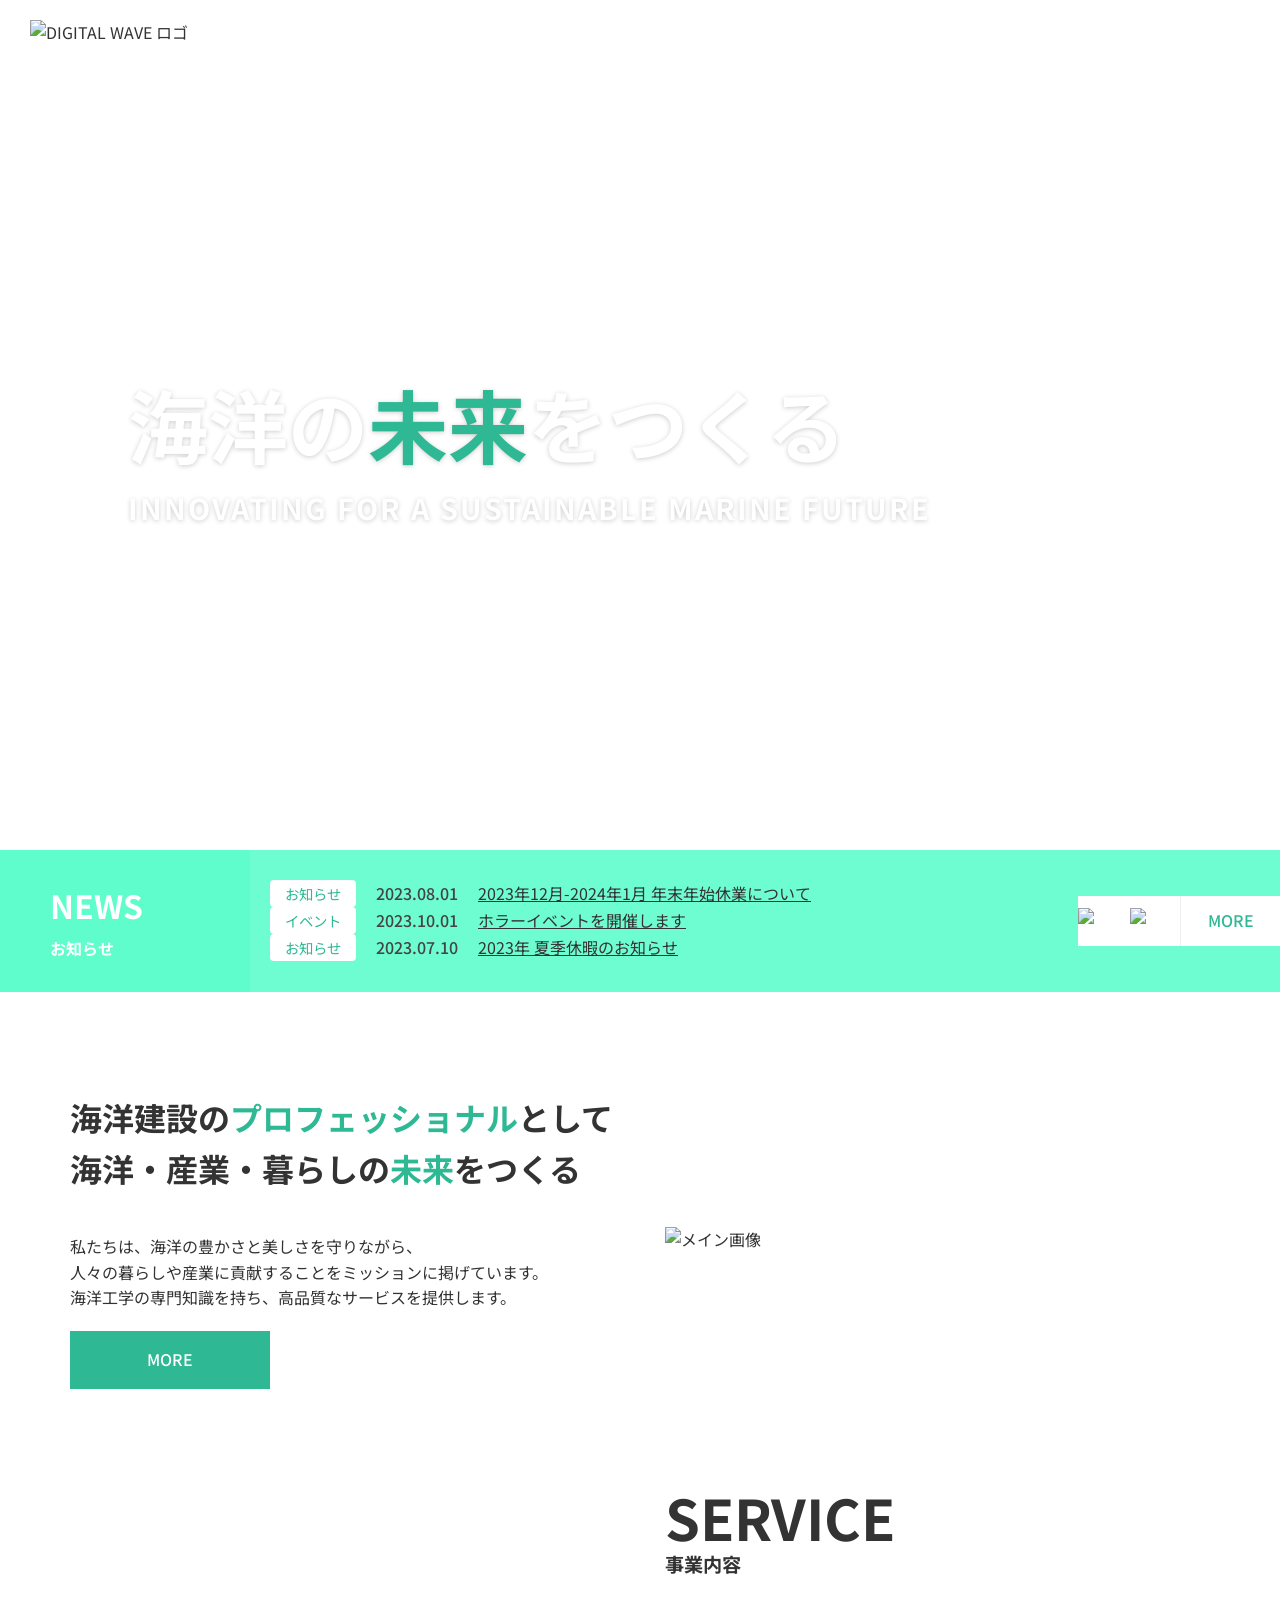
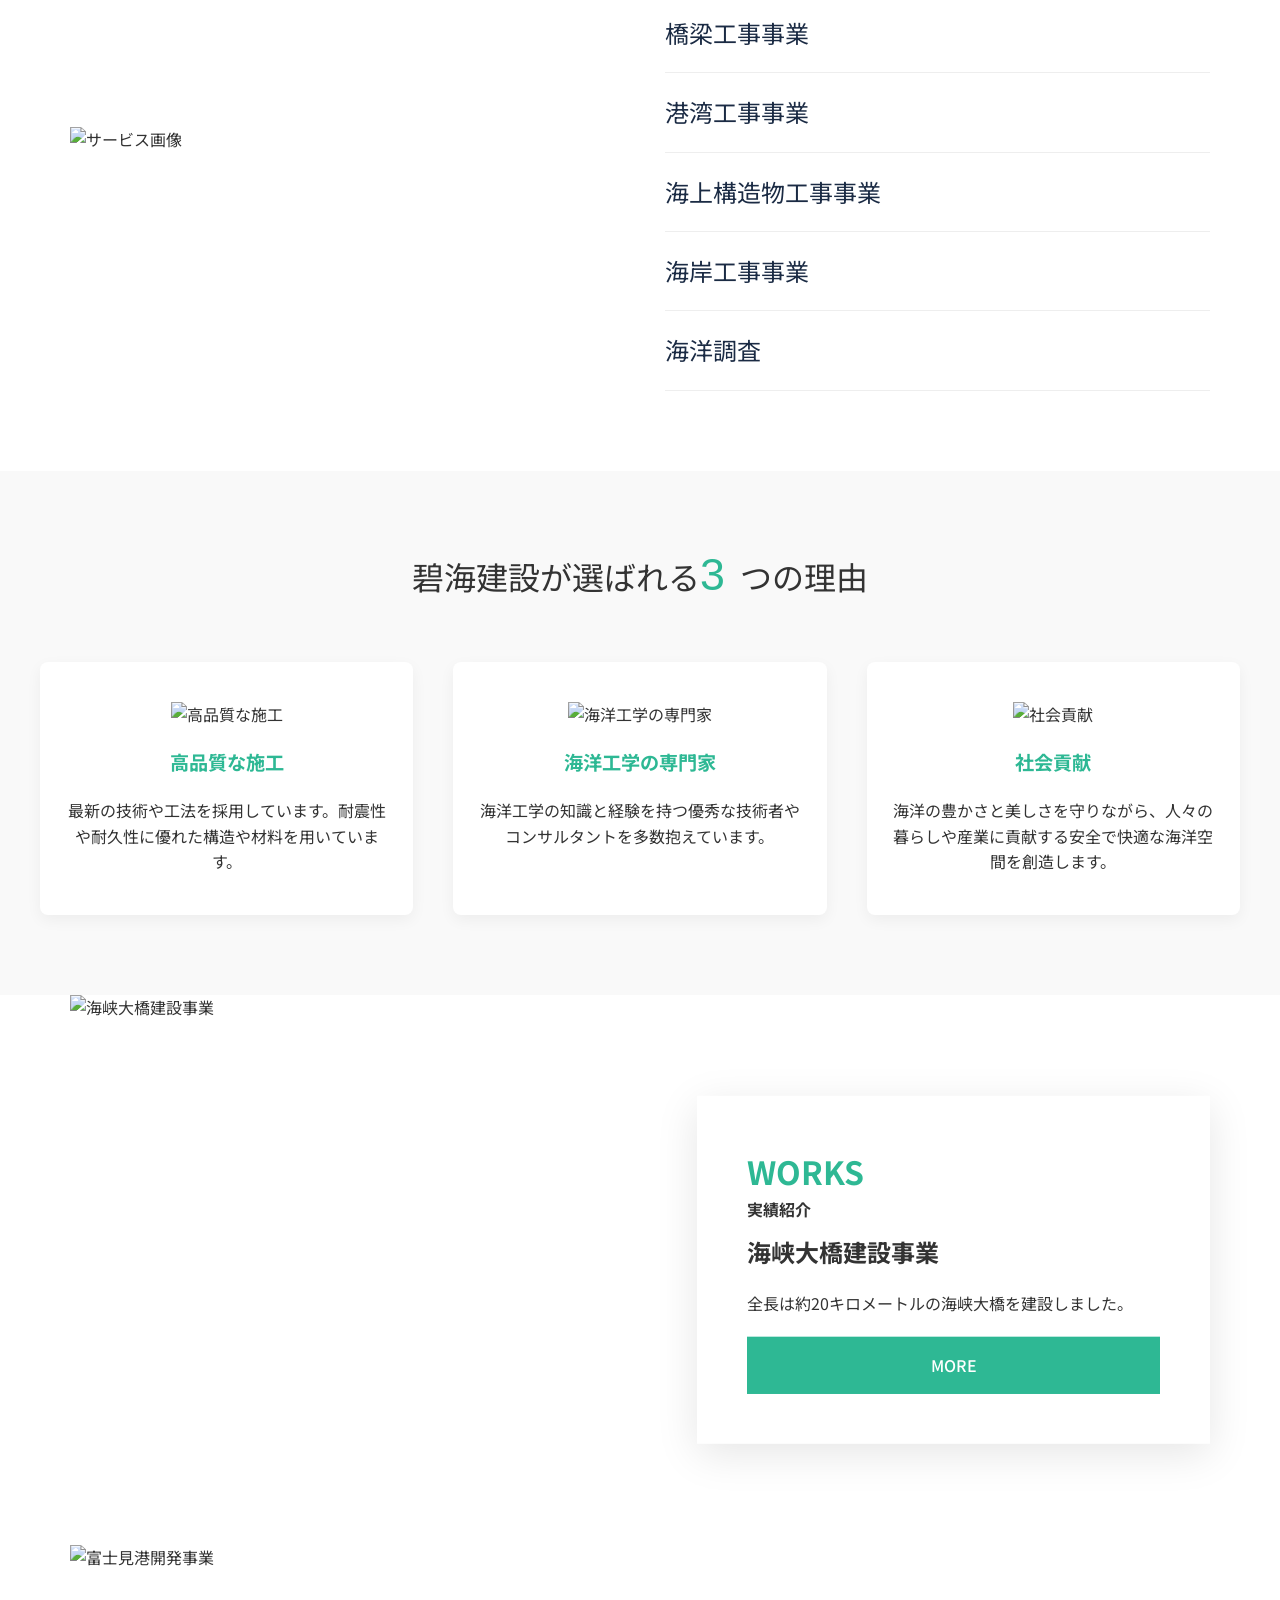
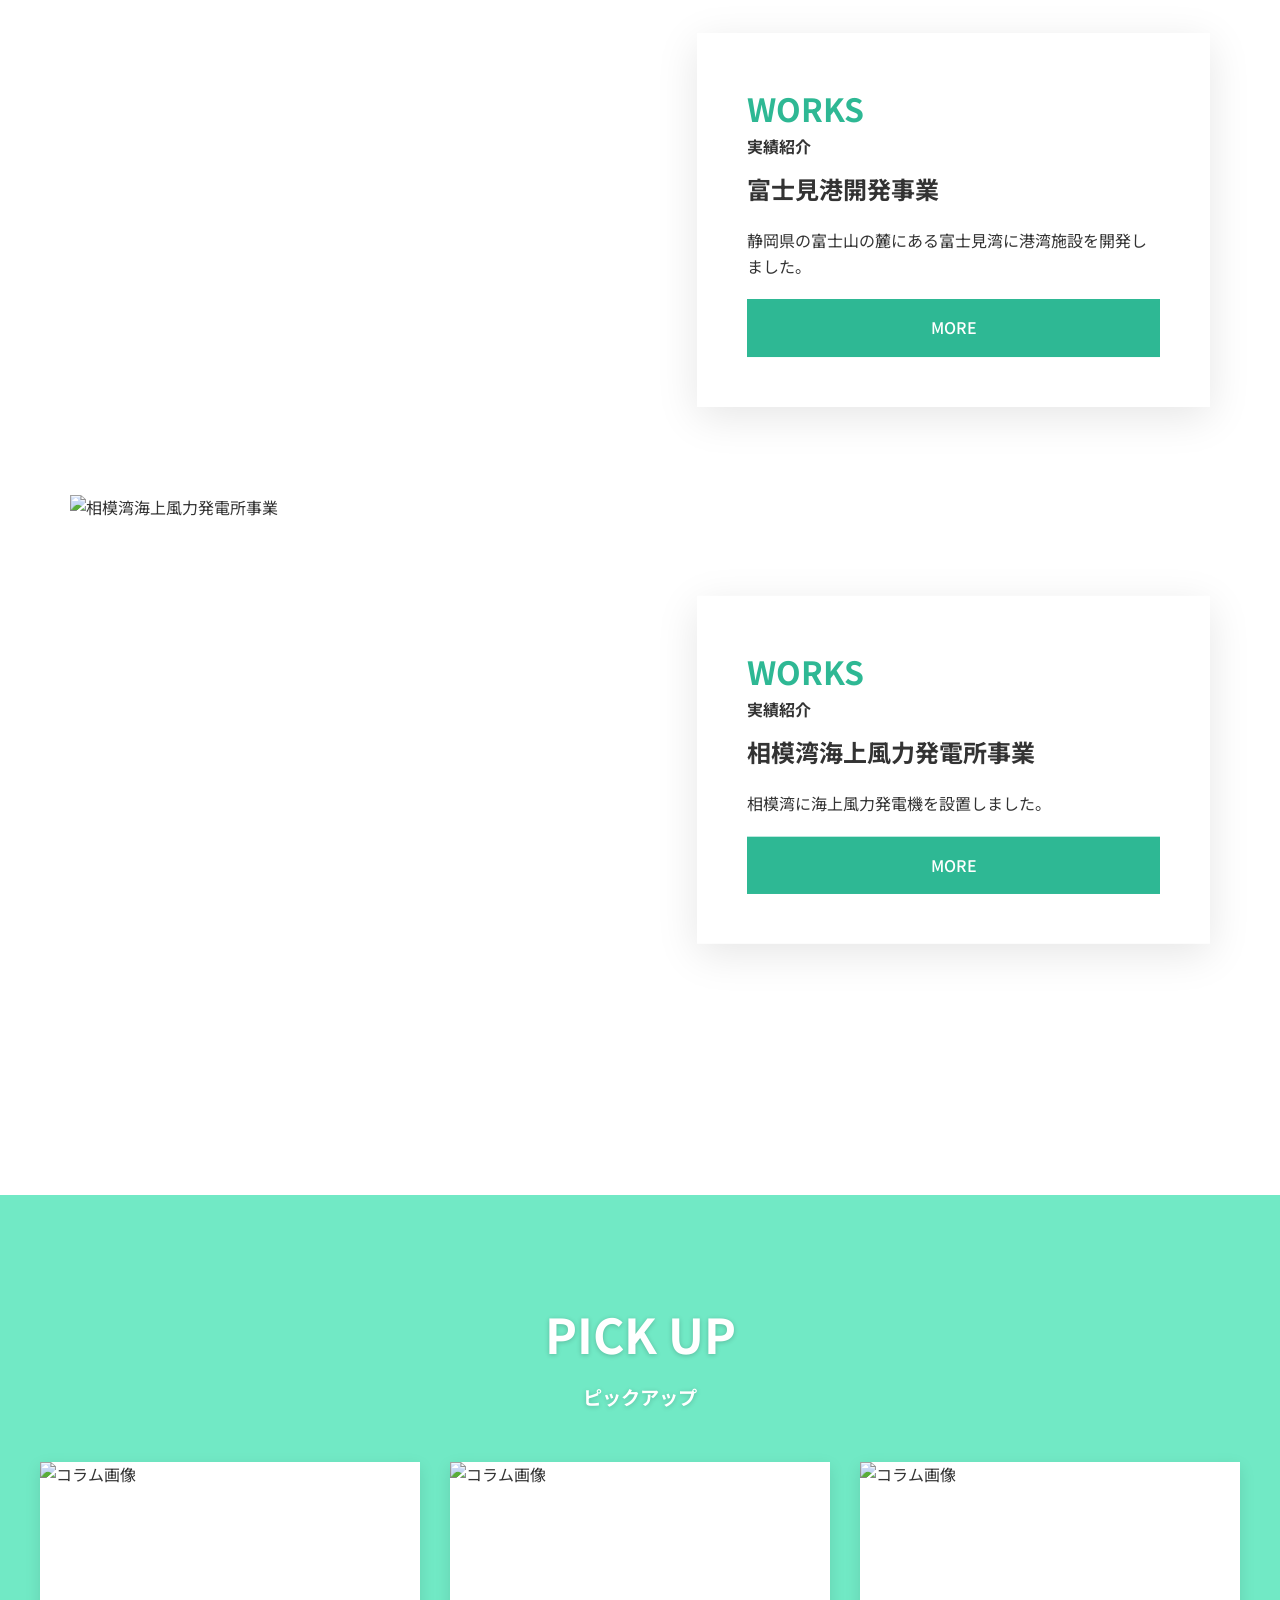
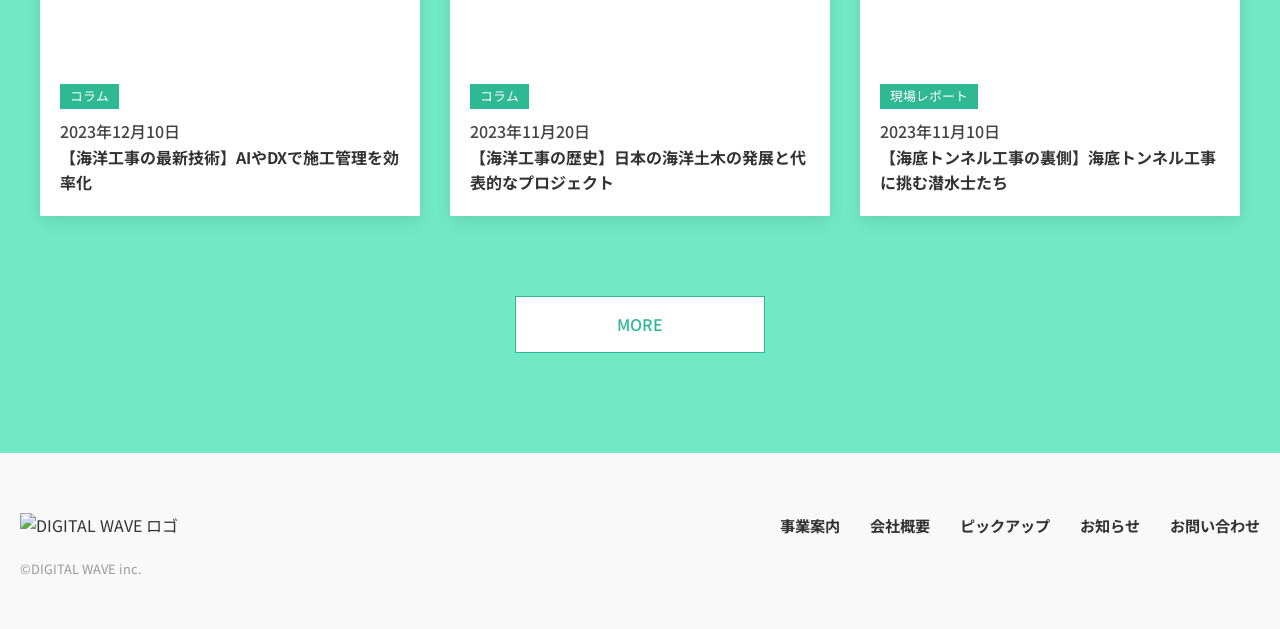
==== commit 2106a820: "Add files via upload" ====
--- a/index.html
+++ b/index.html
@@ -3,7 +3,7 @@
   <head>
     <meta charset="UTF-8" />
     <meta name="viewport" content="width=device-width, initial-scale=1.0" />
-    <title>HEKIKAI - 海洋の未来をつくる</title>
+    <title>DIGITAL WAVE建設 - 海洋の未来をつくる</title>
     <link rel="preconnect" href="https://fonts.googleapis.com" />
     <link rel="preconnect" href="https://fonts.gstatic.com" crossorigin />
     <link href="https://fonts.googleapis.com/css2?family=Noto+Sans+JP:wght@100..900&display=swap" rel="stylesheet" />
@@ -13,13 +13,13 @@
   </head>
   <body>
     <div class="top-animation">
-      <img src="img/logo.png" alt="HEKIKAI Loading" />
+      <img src="img/newlogo.png" alt="DIGITAL WAVE Loading" />
     </div>
 
     <header class="header-wrapper full-height">
       <section class="header-container" id="main-header">
         <div class="header-content">
-          <a href="index.html"><img class="logo" src="img/logo.png" alt="HEKIKAI ロゴ" /></a>
+          <a href="index.html"><img class="logo" src="img/newlogo.png" alt="DIGITAL WAVE ロゴ" /></a>
           <input type="checkbox" id="nav-toggle" class="nav-toggle" />
           <label for="nav-toggle" class="hamburger"><span></span><span></span><span></span></label>
           <nav id="nav">
@@ -35,7 +35,7 @@
 
       <section class="header-container" id="fixed-header">
         <div class="header-content fixed-header-content">
-          <a href="index.html"><img class="logo-fixed" src="img/logo.png" alt="HEKIKAI ロゴ" /></a>
+          <a href="index.html"><img class="logo-fixed" src="img/newlogo.png" alt="DIGITAL WAVE ロゴ" /></a>
           <input type="checkbox" id="nav-toggle-fixed" class="nav-toggle" />
           <label for="nav-toggle-fixed" class="hamburger"><span></span><span></span><span></span></label>
           <nav id="nav-fixed">
@@ -211,8 +211,8 @@
     <footer>
       <section class="footer-wrapper">
         <div class="footer-left">
-          <a href="index.html"><img src="img/logo.png" alt="HEKIKAI ロゴ" class="footer-logo" /></a>
-          <small class="copyright">©hekikai inc.</small>
+          <a href="index.html"><img src="img/newlogo.png" alt="DIGITAL WAVE ロゴ" class="footer-logo" /></a>
+          <small class="copyright">©DIGITAL WAVE inc.</small>
         </div>
         <div class="footer-right">
           <ul class="footer-list">
--- a/style.css
+++ b/style.css
@@ -316,7 +316,7 @@
   left: 0;
   width: 100%;
   height: 100vh;
-  background: rgba(83, 208, 168, 1);
+  background: rgb(157, 240, 214);
   z-index: 9999;
   display: flex;
   justify-content: center;
